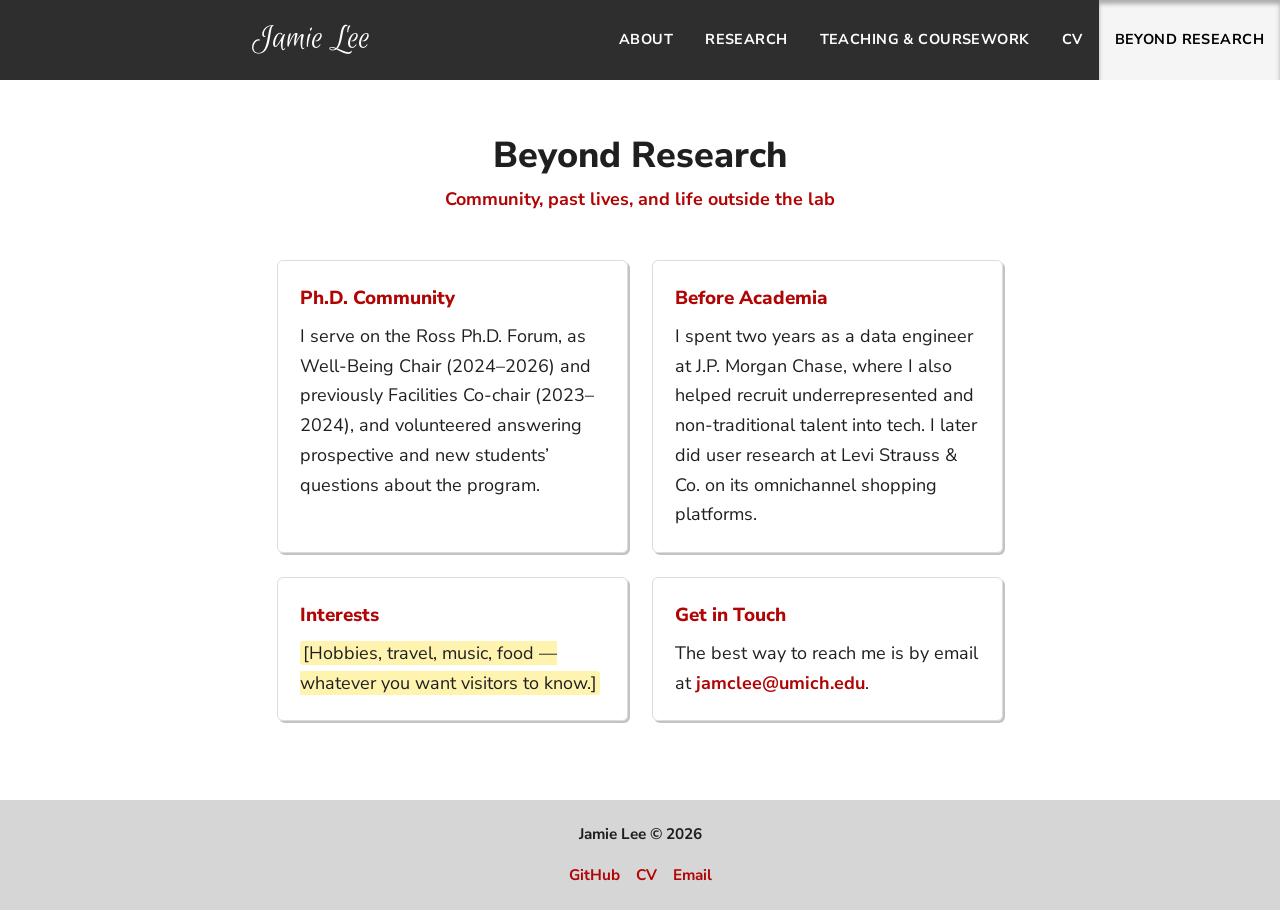
==== beyond.html @ 676078cd "Add files via upload" ====
<!DOCTYPE html>
<html lang="en">
<head>
    <meta charset="UTF-8">
    <meta name="viewport" content="width=device-width, initial-scale=1.0">
    <meta name="description" content="Jamie Lee, PhD student in Marketing. Research on response quality, measurement, and exclusion in consumer research.">
    <title>Beyond Research | Jamie Lee</title>
    <link rel="preconnect" href="https://fonts.googleapis.com">
    <link rel="stylesheet" href="https://fonts.googleapis.com/css2?family=Nunito+Sans:wght@400;700;800&family=Euphoria+Script&display=swap">
    <link rel="stylesheet" href="css/style.css">
</head>
<body>
    <header>
        <div id="skip"><a href="#main_content">Skip to Main Content</a></div>
        <a id="logo" href="index.html">Jamie Lee</a>
        <nav aria-label="Main">
            <div class="nav_links" id="nav_links">
                <a href="index.html">About</a>
                <a href="research.html">Research</a>
                <a href="teaching.html">Teaching &amp; Coursework</a>
                <a href="cv.html">CV</a>
                <a href="beyond.html" class="current" aria-current="page">Beyond Research</a>
            </div>
            <button class="hamburger" aria-label="Open navigation menu" aria-controls="nav_links" aria-expanded="false">
                <span></span><span></span><span></span>
            </button>
        </nav>
    </header>

    <main id="main_content">
        <h1 class="page_title">Beyond Research</h1>
        <p class="page_subtitle">Community, past lives, and life outside the lab</p>

        <div class="cards">
            <div class="card">
                <h3>Ph.D. Community</h3>
                <p>I serve on the Ross Ph.D. Forum, as Well-Being Chair (2024&ndash;2026) and previously Facilities Co-chair (2023&ndash;2024), and volunteered answering prospective and new students&rsquo; questions about the program.</p>
            </div>
            <div class="card">
                <h3>Before Academia</h3>
                <p>I spent two years as a data engineer at J.P. Morgan Chase, where I also helped recruit underrepresented and non-traditional talent into tech. I later did user research at Levi Strauss &amp; Co. on its omnichannel shopping platforms.</p>
            </div>
            <div class="card">
                <h3>Interests</h3>
                <p><span class="todo">[Hobbies, travel, music, food &mdash; whatever you want visitors to know.]</span></p>
            </div>
            <div class="card">
                <h3>Get in Touch</h3>
                <p>The best way to reach me is by email at <a href="mailto:jamclee@umich.edu">jamclee@umich.edu</a>.</p>
            </div>
        </div>
    </main>

    <footer>
        <p><strong>Jamie Lee &copy; <span id="year"></span></strong></p>
        <p><a href="https://github.com/jamclee" target="_blank" rel="noopener">GitHub</a><a href="cv.html">CV</a><a href="mailto:jamclee@umich.edu">Email</a></p>
    </footer>

    <script src="js/hamburger.js"></script>
</body>
</html>
---- css/style.css ----
/* Visual identity carried over from portfolio-2021:
   dark fixed header, script-font logo, crimson accents, light-gray footer. */

:root {
    --header-bg: #2e2e2e;
    --accent: rgb(177, 4, 4);
    --accent-dark: rgb(126, 2, 2);
    --menu-bg: rgb(245, 245, 245);
    --footer-bg: #d6d6d6;
    --text: #1f1f1f;
    --muted: #5a5a5a;
    --rule: #dcdcdc;
    --header-h: 80px;
}

*, *::before, *::after { box-sizing: border-box; }

html { scroll-behavior: smooth; }

body {
    margin: 0;
    font-family: "Nunito Sans", sans-serif;
    font-size: 17px;
    line-height: 1.65;
    color: var(--text);
    padding-top: var(--header-h);
}

h1, h2, h3, p, ul { margin: 0; }

a { color: var(--accent); font-weight: 700; text-decoration: none; }
a:hover { background-color: var(--accent); color: white; }

:focus-visible {
    outline: 3px solid var(--accent-dark);
    outline-offset: 2px;
}

/* ---------- Header & navigation ---------- */

header {
    position: fixed;
    top: 0;
    width: 100%;
    height: var(--header-h);
    background-color: var(--header-bg);
    z-index: 10;
    display: flex;
    align-items: center;
    justify-content: space-between;
}

#skip a {
    position: absolute;
    top: calc(var(--header-h) + 20px);
    left: -300px;
    padding: 7px;
    background-color: var(--accent-dark);
    color: white;
    border-radius: 0 5px 5px 0;
    transition: left 0.6s ease-out;
}
#skip a:focus { left: 0; }

#logo {
    margin-left: 20px;
    font-family: "Euphoria Script", cursive;
    font-size: 2em;
    color: white;
    font-weight: 400;
}
#logo:hover { background: none; }

.nav_links {
    display: none;
    position: absolute;
    top: var(--header-h);
    right: 0;
    width: 100%;
    background-color: var(--menu-bg);
    box-shadow: 0 2px 4px rgba(0, 0, 0, 0.2);
}
.nav_links.fadein {
    display: flex;
    flex-direction: column;
    animation: fadein 0.25s;
}
@keyframes fadein { from { opacity: 0; } to { opacity: 1; } }

.nav_links a {
    padding: 15px 20px;
    text-align: right;
    color: black;
    text-transform: uppercase;
    font-size: 0.9em;
    letter-spacing: 0.03em;
}
.nav_links a.current,
.nav_links a:hover {
    background-color: var(--accent);
    color: white;
    box-shadow: inset 0 4px 4px rgba(0, 0, 0, 0.3);
}

.hamburger {
    padding: 20px;
    cursor: pointer;
    background: transparent;
    border: none;
}
.hamburger.open { background-color: var(--menu-bg); }
.hamburger span {
    display: block;
    width: 36px;
    height: 3px;
    margin: 7px auto;
    background-color: white;
}
.hamburger.open span { background-color: black; }

/* ---------- Main layout ---------- */

main {
    max-width: 880px;
    margin: 0 auto;
    padding: 6vh 6vw 8vh;
    min-height: calc(100vh - var(--header-h) - 100px);
}

.page_title {
    font-size: 2em;
    font-weight: 800;
    text-align: center;
    line-height: 1.2;
}
.page_subtitle {
    text-align: center;
    color: var(--accent);
    font-weight: 700;
    margin: 8px 0 5vh;
}

section + section { margin-top: 6vh; }

h2 {
    font-size: 1.3em;
    font-weight: 800;
    padding-bottom: 6px;
    margin-bottom: 18px;
    border-bottom: 3px solid var(--accent);
    display: inline-block;
}

h3 { font-size: 1.05em; font-weight: 800; }

p + p { margin-top: 1em; }

.muted { color: var(--muted); font-size: 0.92em; }

/* Placeholder text to replace before publishing */
.todo {
    background-color: #fff3b0;
    border-radius: 3px;
    padding: 0 3px;
}

/* ---------- About (home) ---------- */

.welcome {
    margin: -6vh calc(50% - 50vw) 6vh;
    padding: 9vh 6vw;
    background-color: var(--menu-bg);
    box-shadow: inset 0 -6px 8px -6px rgba(0, 0, 0, 0.15);
    text-align: center;
}
.welcome h1 { font-size: 2.4em; font-weight: 800; line-height: 1.1; }
.welcome .tagline {
    margin-top: 10px;
    color: var(--accent);
    font-weight: 700;
}
.welcome .interests {
    max-width: 640px;
    margin: 18px auto 0;
}

.bio {
    display: flex;
    flex-direction: column;
    align-items: center;
    gap: 4vh;
}
.bio img {
    width: 70vw;
    max-width: 260px;
    padding: 2px;
    border: 4px solid black;
    border-radius: 4px;
}

.button_row {
    display: flex;
    flex-wrap: wrap;
    justify-content: center;
    gap: 14px;
    margin-top: 4vh;
}
.button {
    display: inline-block;
    padding: 8px 26px;
    border-radius: 10px;
    background-color: var(--accent);
    color: white;
    text-transform: uppercase;
    box-shadow: 2px 2px rgb(139, 139, 139);
}
.button.secondary {
    background-color: white;
    color: var(--accent);
    border: 2px solid var(--accent);
}
.button:hover { opacity: 0.85; background-color: var(--accent); color: white; }

/* ---------- Entry lists (research, CV, teaching) ---------- */

.entry {
    padding: 18px 0;
    border-bottom: 1px solid var(--rule);
}
.entry:last-child { border-bottom: none; }

.entry_head {
    display: flex;
    flex-wrap: wrap;
    justify-content: space-between;
    gap: 4px 16px;
}
.entry_meta { color: var(--muted); font-size: 0.92em; white-space: nowrap; }

.status {
    display: inline-block;
    margin-top: 4px;
    padding: 1px 10px;
    border-radius: 999px;
    font-size: 0.8em;
    font-weight: 700;
    background-color: #fddcdc;
    color: var(--accent-dark);
}

details { margin-top: 8px; }
summary {
    cursor: pointer;
    color: var(--accent);
    font-weight: 700;
    font-size: 0.92em;
}
details p { margin-top: 8px; }

ul.plain { list-style: none; padding: 0; }
ul.plain li + li { margin-top: 6px; }

/* ---------- Beyond research cards ---------- */

.cards {
    display: grid;
    grid-template-columns: 1fr;
    gap: 24px;
}
.card {
    border: 1px solid var(--rule);
    border-radius: 6px;
    box-shadow: 2px 2px rgba(136, 136, 136, 0.5);
    padding: 22px;
}
.card h3 { color: var(--accent); margin-bottom: 8px; }



/* ---------- Footer ---------- */

footer {
    background-color: var(--footer-bg);
    text-align: center;
    font-size: 0.85em;
    padding: 22px 10px;
}
footer a { margin: 0 8px; }

/* ---------- Breakpoints ---------- */

@media (min-width: 600px) {
    .cards { grid-template-columns: 1fr 1fr; }
}

@media (min-width: 900px) {
    body { font-size: 18px; }

    .hamburger { display: none; }

    .nav_links,
    .nav_links.fadein {
        display: flex;
        flex-direction: row;
        position: static;
        width: auto;
        height: var(--header-h);
        background: transparent;
        box-shadow: none;
        animation: none;
    }
    .nav_links a {
        display: flex;
        align-items: center;
        padding: 0 16px;
        color: white;
        font-size: 0.8em;
    }
    .nav_links a.current,
    .nav_links a:hover {
        background-color: var(--menu-bg);
        color: black;
    }

    .bio {
        flex-direction: row;
        align-items: flex-start;
        gap: 5vw;
    }
    .bio img { flex: 0 0 240px; }
}

@media (prefers-reduced-motion: reduce) {
    html { scroll-behavior: auto; }
    .nav_links.fadein { animation: none; }
    #skip a { transition: none; }
}

/* ---------- Teaching extras ---------- */

blockquote {
    margin: 10px 0 0;
    padding: 4px 0 4px 16px;
    border-left: 3px solid #fddcdc;
    font-style: italic;
}

.two_col {
    display: grid;
    grid-template-columns: 1fr;
    gap: 24px;
}
.two_col h3 { margin-bottom: 8px; }

@media (min-width: 760px) {
    .two_col { grid-template-columns: 1fr 1fr; }
}
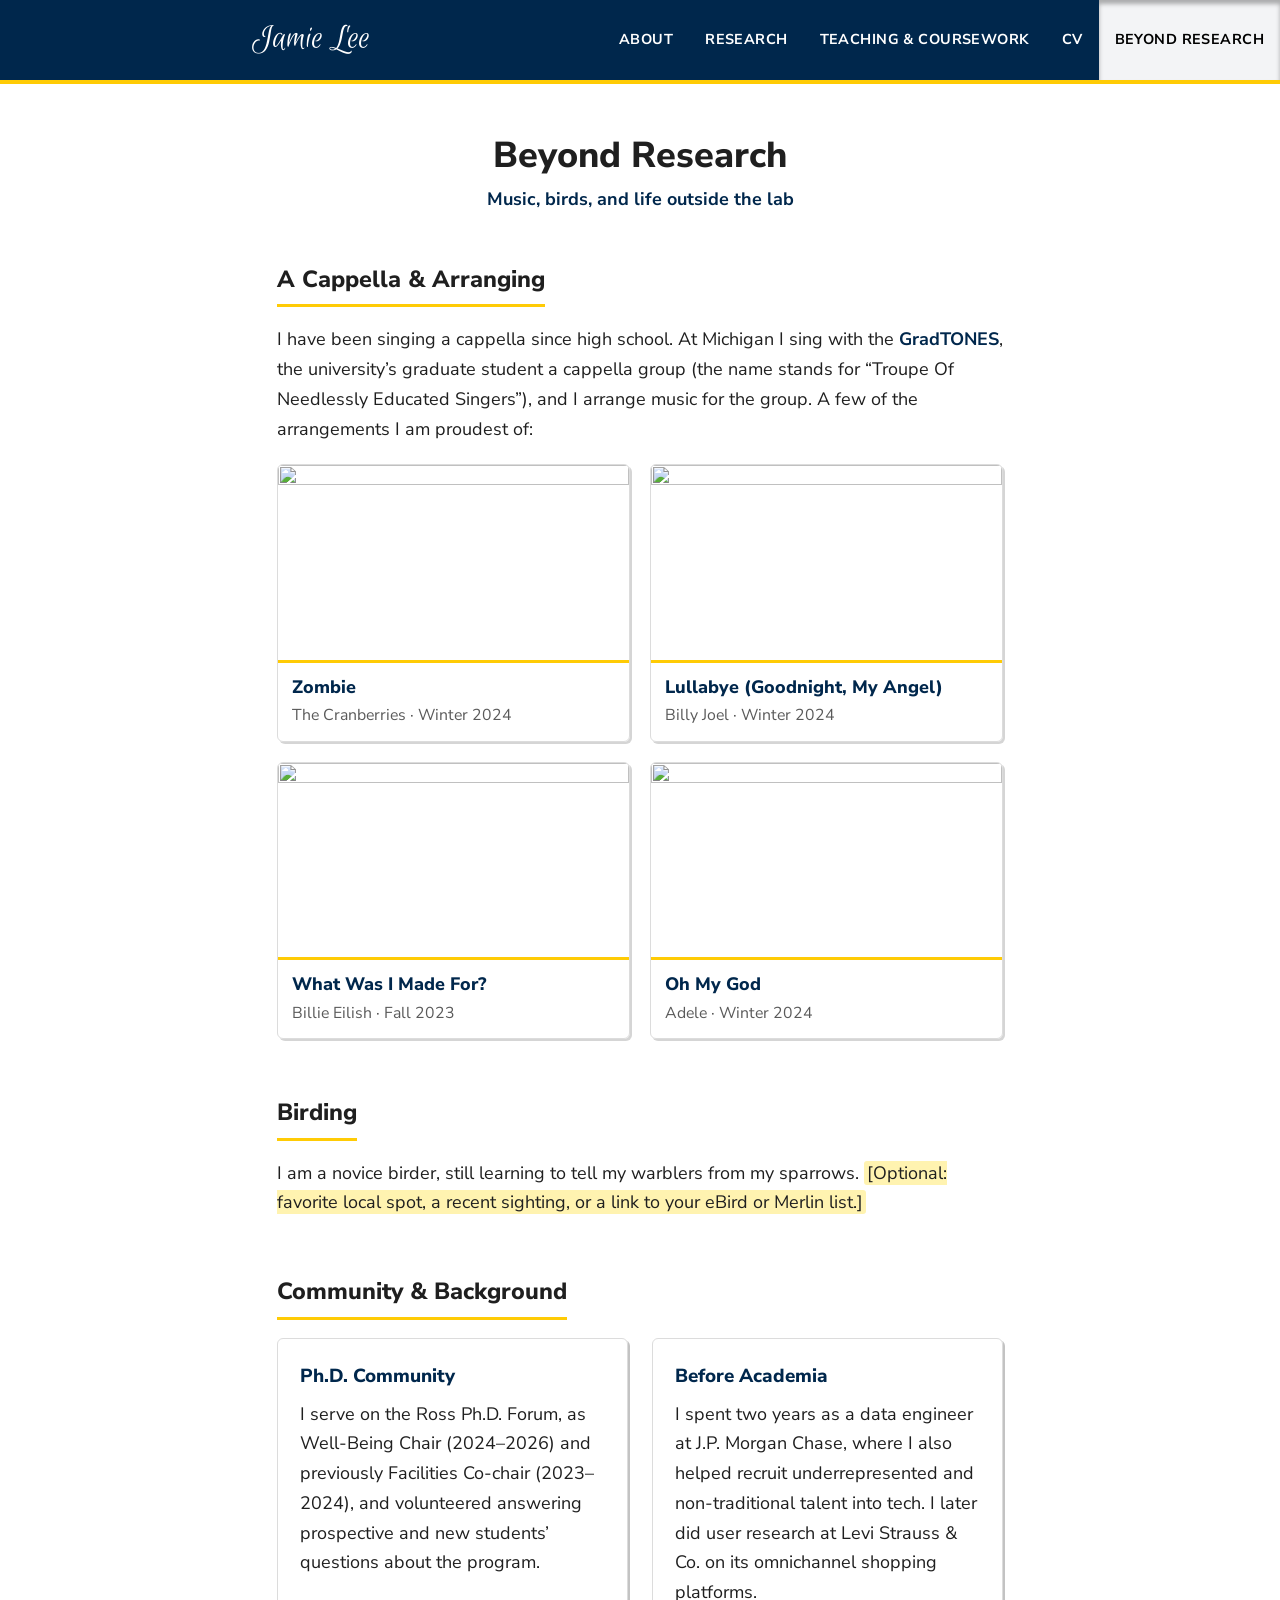
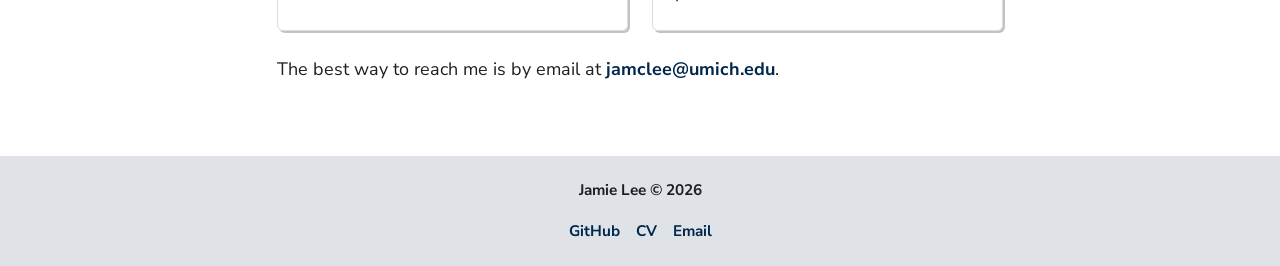
==== commit 0e2250eb: "Add files via upload" ====
--- a/beyond.html
+++ b/beyond.html
@@ -1,61 +1,92 @@
-<!DOCTYPE html>
-<html lang="en">
-<head>
-    <meta charset="UTF-8">
-    <meta name="viewport" content="width=device-width, initial-scale=1.0">
-    <meta name="description" content="Jamie Lee, PhD student in Marketing. Research on response quality, measurement, and exclusion in consumer research.">
-    <title>Beyond Research | Jamie Lee</title>
-    <link rel="preconnect" href="https://fonts.googleapis.com">
-    <link rel="stylesheet" href="https://fonts.googleapis.com/css2?family=Nunito+Sans:wght@400;700;800&family=Euphoria+Script&display=swap">
-    <link rel="stylesheet" href="css/style.css">
-</head>
-<body>
-    <header>
-        <div id="skip"><a href="#main_content">Skip to Main Content</a></div>
-        <a id="logo" href="index.html">Jamie Lee</a>
-        <nav aria-label="Main">
-            <div class="nav_links" id="nav_links">
-                <a href="index.html">About</a>
-                <a href="research.html">Research</a>
-                <a href="teaching.html">Teaching &amp; Coursework</a>
-                <a href="cv.html">CV</a>
-                <a href="beyond.html" class="current" aria-current="page">Beyond Research</a>
-            </div>
-            <button class="hamburger" aria-label="Open navigation menu" aria-controls="nav_links" aria-expanded="false">
-                <span></span><span></span><span></span>
-            </button>
-        </nav>
-    </header>
-
-    <main id="main_content">
-        <h1 class="page_title">Beyond Research</h1>
-        <p class="page_subtitle">Community, past lives, and life outside the lab</p>
-
-        <div class="cards">
-            <div class="card">
-                <h3>Ph.D. Community</h3>
-                <p>I serve on the Ross Ph.D. Forum, as Well-Being Chair (2024&ndash;2026) and previously Facilities Co-chair (2023&ndash;2024), and volunteered answering prospective and new students&rsquo; questions about the program.</p>
-            </div>
-            <div class="card">
-                <h3>Before Academia</h3>
-                <p>I spent two years as a data engineer at J.P. Morgan Chase, where I also helped recruit underrepresented and non-traditional talent into tech. I later did user research at Levi Strauss &amp; Co. on its omnichannel shopping platforms.</p>
-            </div>
-            <div class="card">
-                <h3>Interests</h3>
-                <p><span class="todo">[Hobbies, travel, music, food &mdash; whatever you want visitors to know.]</span></p>
-            </div>
-            <div class="card">
-                <h3>Get in Touch</h3>
-                <p>The best way to reach me is by email at <a href="mailto:jamclee@umich.edu">jamclee@umich.edu</a>.</p>
-            </div>
-        </div>
-    </main>
-
-    <footer>
-        <p><strong>Jamie Lee &copy; <span id="year"></span></strong></p>
-        <p><a href="https://github.com/jamclee" target="_blank" rel="noopener">GitHub</a><a href="cv.html">CV</a><a href="mailto:jamclee@umich.edu">Email</a></p>
-    </footer>
-
-    <script src="js/hamburger.js"></script>
-</body>
-</html>
+<!DOCTYPE html>
+<html lang="en">
+<head>
+    <meta charset="UTF-8">
+    <meta name="viewport" content="width=device-width, initial-scale=1.0">
+    <!-- Keeps search engines from listing the site. Delete this line when you are ready to be found. -->
+    <meta name="robots" content="noindex, nofollow">
+    <meta name="description" content="Jamie Lee, PhD student in Marketing. Research on response quality, measurement, and exclusion in consumer research.">
+    <title>Beyond Research | Jamie Lee</title>
+    <link rel="preconnect" href="https://fonts.googleapis.com">
+    <link rel="stylesheet" href="https://fonts.googleapis.com/css2?family=Nunito+Sans:wght@400;700;800&family=Euphoria+Script&display=swap">
+    <link rel="stylesheet" href="css/style.css">
+</head>
+<body>
+    <header>
+        <div id="skip"><a href="#main_content">Skip to Main Content</a></div>
+        <a id="logo" href="index.html">Jamie Lee</a>
+        <nav aria-label="Main">
+            <div class="nav_links" id="nav_links">
+                <a href="index.html">About</a>
+                <a href="research.html">Research</a>
+                <a href="teaching.html">Teaching &amp; Coursework</a>
+                <a href="cv.html">CV</a>
+                <a href="beyond.html" class="current" aria-current="page">Beyond Research</a>
+            </div>
+            <button class="hamburger" aria-label="Open navigation menu" aria-controls="nav_links" aria-expanded="false">
+                <span></span><span></span><span></span>
+            </button>
+        </nav>
+    </header>
+
+    <main id="main_content">
+        <h1 class="page_title">Beyond Research</h1>
+        <p class="page_subtitle">Music, birds, and life outside the lab</p>
+
+        <section>
+            <h2>A Cappella &amp; Arranging</h2>
+            <p>I have been singing a cappella since high school. At Michigan I sing with the <a href="https://www.youtube.com/@gradtonesmichigan" target="_blank" rel="noopener">GradTONES</a>, the university&rsquo;s graduate student a cappella group (the name stands for &ldquo;Troupe Of Needlessly Educated Singers&rdquo;), and I arrange music for the group. A few of the arrangements I am proudest of:</p>
+
+            <div class="videos">
+                <a class="video" href="https://www.youtube.com/watch?v=D8f3nqgF3us" target="_blank" rel="noopener">
+                    <img src="https://i.ytimg.com/vi/D8f3nqgF3us/hqdefault.jpg" alt="" loading="lazy">
+                    <span class="video_title">Zombie</span>
+                    <span class="video_meta">The Cranberries &middot; Winter 2024</span>
+                </a>
+                <a class="video" href="https://www.youtube.com/watch?v=Bmfpf87hnbM" target="_blank" rel="noopener">
+                    <img src="https://i.ytimg.com/vi/Bmfpf87hnbM/hqdefault.jpg" alt="" loading="lazy">
+                    <span class="video_title">Lullabye (Goodnight, My Angel)</span>
+                    <span class="video_meta">Billy Joel &middot; Winter 2024</span>
+                </a>
+                <a class="video" href="https://www.youtube.com/watch?v=hxOE0HPSaA4" target="_blank" rel="noopener">
+                    <img src="https://i.ytimg.com/vi/hxOE0HPSaA4/hqdefault.jpg" alt="" loading="lazy">
+                    <span class="video_title">What Was I Made For?</span>
+                    <span class="video_meta">Billie Eilish &middot; Fall 2023</span>
+                </a>
+                <a class="video" href="https://www.youtube.com/watch?v=03vRuJ_nh2Y" target="_blank" rel="noopener">
+                    <img src="https://i.ytimg.com/vi/03vRuJ_nh2Y/hqdefault.jpg" alt="" loading="lazy">
+                    <span class="video_title">Oh My God</span>
+                    <span class="video_meta">Adele &middot; Winter 2024</span>
+                </a>
+            </div>
+        </section>
+
+        <section>
+            <h2>Birding</h2>
+            <p>I am a novice birder, still learning to tell my warblers from my sparrows. <span class="todo">[Optional: favorite local spot, a recent sighting, or a link to your eBird or Merlin list.]</span></p>
+        </section>
+
+        <section>
+            <h2>Community &amp; Background</h2>
+            <div class="cards">
+                <div class="card">
+                    <h3>Ph.D. Community</h3>
+                    <p>I serve on the Ross Ph.D. Forum, as Well-Being Chair (2024&ndash;2026) and previously Facilities Co-chair (2023&ndash;2024), and volunteered answering prospective and new students&rsquo; questions about the program.</p>
+                </div>
+                <div class="card">
+                    <h3>Before Academia</h3>
+                    <p>I spent two years as a data engineer at J.P. Morgan Chase, where I also helped recruit underrepresented and non-traditional talent into tech. I later did user research at Levi Strauss &amp; Co. on its omnichannel shopping platforms.</p>
+                </div>
+            </div>
+            <p style="margin-top:24px">The best way to reach me is by email at <a href="mailto:jamclee@umich.edu">jamclee@umich.edu</a>.</p>
+        </section>
+    </main>
+
+    <footer>
+        <p><strong>Jamie Lee &copy; <span id="year"></span></strong></p>
+        <p><a href="https://github.com/jamclee" target="_blank" rel="noopener">GitHub</a><a href="cv.html">CV</a><a href="mailto:jamclee@umich.edu">Email</a></p>
+    </footer>
+
+    <script src="js/hamburger.js"></script>
+</body>
+</html>
--- a/css/style.css
+++ b/css/style.css
@@ -1,357 +1,392 @@
-/* Visual identity carried over from portfolio-2021:
-   dark fixed header, script-font logo, crimson accents, light-gray footer. */
-
-:root {
-    --header-bg: #2e2e2e;
-    --accent: rgb(177, 4, 4);
-    --accent-dark: rgb(126, 2, 2);
-    --menu-bg: rgb(245, 245, 245);
-    --footer-bg: #d6d6d6;
-    --text: #1f1f1f;
-    --muted: #5a5a5a;
-    --rule: #dcdcdc;
-    --header-h: 80px;
-}
-
-*, *::before, *::after { box-sizing: border-box; }
-
-html { scroll-behavior: smooth; }
-
-body {
-    margin: 0;
-    font-family: "Nunito Sans", sans-serif;
-    font-size: 17px;
-    line-height: 1.65;
-    color: var(--text);
-    padding-top: var(--header-h);
-}
-
-h1, h2, h3, p, ul { margin: 0; }
-
-a { color: var(--accent); font-weight: 700; text-decoration: none; }
-a:hover { background-color: var(--accent); color: white; }
-
-:focus-visible {
-    outline: 3px solid var(--accent-dark);
-    outline-offset: 2px;
-}
-
-/* ---------- Header & navigation ---------- */
-
-header {
-    position: fixed;
-    top: 0;
-    width: 100%;
-    height: var(--header-h);
-    background-color: var(--header-bg);
-    z-index: 10;
-    display: flex;
-    align-items: center;
-    justify-content: space-between;
-}
-
-#skip a {
-    position: absolute;
-    top: calc(var(--header-h) + 20px);
-    left: -300px;
-    padding: 7px;
-    background-color: var(--accent-dark);
-    color: white;
-    border-radius: 0 5px 5px 0;
-    transition: left 0.6s ease-out;
-}
-#skip a:focus { left: 0; }
-
-#logo {
-    margin-left: 20px;
-    font-family: "Euphoria Script", cursive;
-    font-size: 2em;
-    color: white;
-    font-weight: 400;
-}
-#logo:hover { background: none; }
-
-.nav_links {
-    display: none;
-    position: absolute;
-    top: var(--header-h);
-    right: 0;
-    width: 100%;
-    background-color: var(--menu-bg);
-    box-shadow: 0 2px 4px rgba(0, 0, 0, 0.2);
-}
-.nav_links.fadein {
-    display: flex;
-    flex-direction: column;
-    animation: fadein 0.25s;
-}
-@keyframes fadein { from { opacity: 0; } to { opacity: 1; } }
-
-.nav_links a {
-    padding: 15px 20px;
-    text-align: right;
-    color: black;
-    text-transform: uppercase;
-    font-size: 0.9em;
-    letter-spacing: 0.03em;
-}
-.nav_links a.current,
-.nav_links a:hover {
-    background-color: var(--accent);
-    color: white;
-    box-shadow: inset 0 4px 4px rgba(0, 0, 0, 0.3);
-}
-
-.hamburger {
-    padding: 20px;
-    cursor: pointer;
-    background: transparent;
-    border: none;
-}
-.hamburger.open { background-color: var(--menu-bg); }
-.hamburger span {
-    display: block;
-    width: 36px;
-    height: 3px;
-    margin: 7px auto;
-    background-color: white;
-}
-.hamburger.open span { background-color: black; }
-
-/* ---------- Main layout ---------- */
-
-main {
-    max-width: 880px;
-    margin: 0 auto;
-    padding: 6vh 6vw 8vh;
-    min-height: calc(100vh - var(--header-h) - 100px);
-}
-
-.page_title {
-    font-size: 2em;
-    font-weight: 800;
-    text-align: center;
-    line-height: 1.2;
-}
-.page_subtitle {
-    text-align: center;
-    color: var(--accent);
-    font-weight: 700;
-    margin: 8px 0 5vh;
-}
-
-section + section { margin-top: 6vh; }
-
-h2 {
-    font-size: 1.3em;
-    font-weight: 800;
-    padding-bottom: 6px;
-    margin-bottom: 18px;
-    border-bottom: 3px solid var(--accent);
-    display: inline-block;
-}
-
-h3 { font-size: 1.05em; font-weight: 800; }
-
-p + p { margin-top: 1em; }
-
-.muted { color: var(--muted); font-size: 0.92em; }
-
-/* Placeholder text to replace before publishing */
-.todo {
-    background-color: #fff3b0;
-    border-radius: 3px;
-    padding: 0 3px;
-}
-
-/* ---------- About (home) ---------- */
-
-.welcome {
-    margin: -6vh calc(50% - 50vw) 6vh;
-    padding: 9vh 6vw;
-    background-color: var(--menu-bg);
-    box-shadow: inset 0 -6px 8px -6px rgba(0, 0, 0, 0.15);
-    text-align: center;
-}
-.welcome h1 { font-size: 2.4em; font-weight: 800; line-height: 1.1; }
-.welcome .tagline {
-    margin-top: 10px;
-    color: var(--accent);
-    font-weight: 700;
-}
-.welcome .interests {
-    max-width: 640px;
-    margin: 18px auto 0;
-}
-
-.bio {
-    display: flex;
-    flex-direction: column;
-    align-items: center;
-    gap: 4vh;
-}
-.bio img {
-    width: 70vw;
-    max-width: 260px;
-    padding: 2px;
-    border: 4px solid black;
-    border-radius: 4px;
-}
-
-.button_row {
-    display: flex;
-    flex-wrap: wrap;
-    justify-content: center;
-    gap: 14px;
-    margin-top: 4vh;
-}
-.button {
-    display: inline-block;
-    padding: 8px 26px;
-    border-radius: 10px;
-    background-color: var(--accent);
-    color: white;
-    text-transform: uppercase;
-    box-shadow: 2px 2px rgb(139, 139, 139);
-}
-.button.secondary {
-    background-color: white;
-    color: var(--accent);
-    border: 2px solid var(--accent);
-}
-.button:hover { opacity: 0.85; background-color: var(--accent); color: white; }
-
-/* ---------- Entry lists (research, CV, teaching) ---------- */
-
-.entry {
-    padding: 18px 0;
-    border-bottom: 1px solid var(--rule);
-}
-.entry:last-child { border-bottom: none; }
-
-.entry_head {
-    display: flex;
-    flex-wrap: wrap;
-    justify-content: space-between;
-    gap: 4px 16px;
-}
-.entry_meta { color: var(--muted); font-size: 0.92em; white-space: nowrap; }
-
-.status {
-    display: inline-block;
-    margin-top: 4px;
-    padding: 1px 10px;
-    border-radius: 999px;
-    font-size: 0.8em;
-    font-weight: 700;
-    background-color: #fddcdc;
-    color: var(--accent-dark);
-}
-
-details { margin-top: 8px; }
-summary {
-    cursor: pointer;
-    color: var(--accent);
-    font-weight: 700;
-    font-size: 0.92em;
-}
-details p { margin-top: 8px; }
-
-ul.plain { list-style: none; padding: 0; }
-ul.plain li + li { margin-top: 6px; }
-
-/* ---------- Beyond research cards ---------- */
-
-.cards {
-    display: grid;
-    grid-template-columns: 1fr;
-    gap: 24px;
-}
-.card {
-    border: 1px solid var(--rule);
-    border-radius: 6px;
-    box-shadow: 2px 2px rgba(136, 136, 136, 0.5);
-    padding: 22px;
-}
-.card h3 { color: var(--accent); margin-bottom: 8px; }
-
-
-
-/* ---------- Footer ---------- */
-
-footer {
-    background-color: var(--footer-bg);
-    text-align: center;
-    font-size: 0.85em;
-    padding: 22px 10px;
-}
-footer a { margin: 0 8px; }
-
-/* ---------- Breakpoints ---------- */
-
-@media (min-width: 600px) {
-    .cards { grid-template-columns: 1fr 1fr; }
-}
-
-@media (min-width: 900px) {
-    body { font-size: 18px; }
-
-    .hamburger { display: none; }
-
-    .nav_links,
-    .nav_links.fadein {
-        display: flex;
-        flex-direction: row;
-        position: static;
-        width: auto;
-        height: var(--header-h);
-        background: transparent;
-        box-shadow: none;
-        animation: none;
-    }
-    .nav_links a {
-        display: flex;
-        align-items: center;
-        padding: 0 16px;
-        color: white;
-        font-size: 0.8em;
-    }
-    .nav_links a.current,
-    .nav_links a:hover {
-        background-color: var(--menu-bg);
-        color: black;
-    }
-
-    .bio {
-        flex-direction: row;
-        align-items: flex-start;
-        gap: 5vw;
-    }
-    .bio img { flex: 0 0 240px; }
-}
-
-@media (prefers-reduced-motion: reduce) {
-    html { scroll-behavior: auto; }
-    .nav_links.fadein { animation: none; }
-    #skip a { transition: none; }
-}
-
-/* ---------- Teaching extras ---------- */
-
-blockquote {
-    margin: 10px 0 0;
-    padding: 4px 0 4px 16px;
-    border-left: 3px solid #fddcdc;
-    font-style: italic;
-}
-
-.two_col {
-    display: grid;
-    grid-template-columns: 1fr;
-    gap: 24px;
-}
-.two_col h3 { margin-bottom: 8px; }
-
-@media (min-width: 760px) {
-    .two_col { grid-template-columns: 1fr 1fr; }
-}
+/* Layout carried over from portfolio-2021; colors are a muted Michigan palette:
+   navy (Michigan Blue) header and accents, grays, and a thin maize stripe. */
+
+:root {
+    --header-bg: #00274c;   /* Michigan Blue */
+    --accent: #00274c;
+    --accent-dark: #001a33;
+    --maize: #ffcb05;       /* used only as thin accent lines */
+    --tint: #e8edf3;        /* light gray-blue for tags and quotes */
+    --menu-bg: #f3f4f6;
+    --footer-bg: #dfe2e6;
+    --text: #1f1f1f;
+    --muted: #5a5a5a;
+    --rule: #dcdcdc;
+    --header-h: 80px;
+}
+
+*, *::before, *::after { box-sizing: border-box; }
+
+html { scroll-behavior: smooth; }
+
+body {
+    margin: 0;
+    font-family: "Nunito Sans", sans-serif;
+    font-size: 17px;
+    line-height: 1.65;
+    color: var(--text);
+    padding-top: var(--header-h);
+}
+
+h1, h2, h3, p, ul { margin: 0; }
+
+a { color: var(--accent); font-weight: 700; text-decoration: none; }
+a:hover { background-color: var(--accent); color: white; }
+
+:focus-visible {
+    outline: 3px solid var(--accent-dark);
+    outline-offset: 2px;
+}
+
+/* ---------- Header & navigation ---------- */
+
+header {
+    position: fixed;
+    top: 0;
+    width: 100%;
+    height: var(--header-h);
+    background-color: var(--header-bg);
+    z-index: 10;
+    box-shadow: 0 4px 0 var(--maize);
+    display: flex;
+    align-items: center;
+    justify-content: space-between;
+}
+
+#skip a {
+    position: absolute;
+    top: calc(var(--header-h) + 20px);
+    left: -300px;
+    padding: 7px;
+    background-color: var(--accent-dark);
+    color: white;
+    border-radius: 0 5px 5px 0;
+    transition: left 0.6s ease-out;
+}
+#skip a:focus { left: 0; }
+
+#logo {
+    margin-left: 20px;
+    font-family: "Euphoria Script", cursive;
+    font-size: 2em;
+    color: white;
+    font-weight: 400;
+}
+#logo:hover { background: none; }
+
+.nav_links {
+    display: none;
+    position: absolute;
+    top: var(--header-h);
+    right: 0;
+    width: 100%;
+    background-color: var(--menu-bg);
+    box-shadow: 0 2px 4px rgba(0, 0, 0, 0.2);
+}
+.nav_links.fadein {
+    display: flex;
+    flex-direction: column;
+    animation: fadein 0.25s;
+}
+@keyframes fadein { from { opacity: 0; } to { opacity: 1; } }
+
+.nav_links a {
+    padding: 15px 20px;
+    text-align: right;
+    color: black;
+    text-transform: uppercase;
+    font-size: 0.9em;
+    letter-spacing: 0.03em;
+}
+.nav_links a.current,
+.nav_links a:hover {
+    background-color: var(--accent);
+    color: white;
+    box-shadow: inset 0 4px 4px rgba(0, 0, 0, 0.3);
+}
+
+.hamburger {
+    padding: 20px;
+    cursor: pointer;
+    background: transparent;
+    border: none;
+}
+.hamburger.open { background-color: var(--menu-bg); }
+.hamburger span {
+    display: block;
+    width: 36px;
+    height: 3px;
+    margin: 7px auto;
+    background-color: white;
+}
+.hamburger.open span { background-color: black; }
+
+/* ---------- Main layout ---------- */
+
+main {
+    max-width: 880px;
+    margin: 0 auto;
+    padding: 6vh 6vw 8vh;
+    min-height: calc(100vh - var(--header-h) - 100px);
+}
+
+.page_title {
+    font-size: 2em;
+    font-weight: 800;
+    text-align: center;
+    line-height: 1.2;
+}
+.page_subtitle {
+    text-align: center;
+    color: var(--accent);
+    font-weight: 700;
+    margin: 8px 0 5vh;
+}
+
+section + section { margin-top: 6vh; }
+
+h2 {
+    font-size: 1.3em;
+    font-weight: 800;
+    padding-bottom: 6px;
+    margin-bottom: 18px;
+    border-bottom: 3px solid var(--maize);
+    display: inline-block;
+}
+
+h3 { font-size: 1.05em; font-weight: 800; }
+
+p + p { margin-top: 1em; }
+
+.muted { color: var(--muted); font-size: 0.92em; }
+
+/* Placeholder text to replace before publishing */
+.todo {
+    background-color: #fff3b0;
+    border-radius: 3px;
+    padding: 0 3px;
+}
+
+/* ---------- About (home) ---------- */
+
+.welcome {
+    margin: -6vh calc(50% - 50vw) 6vh;
+    padding: 9vh 6vw;
+    background-color: var(--menu-bg);
+    box-shadow: inset 0 -6px 8px -6px rgba(0, 0, 0, 0.15);
+    text-align: center;
+}
+.welcome h1 { font-size: 2.4em; font-weight: 800; line-height: 1.1; }
+.welcome .tagline {
+    margin-top: 10px;
+    color: var(--accent);
+    font-weight: 700;
+}
+.welcome .interests {
+    max-width: 640px;
+    margin: 18px auto 0;
+}
+
+.bio {
+    display: flex;
+    flex-direction: column;
+    align-items: center;
+    gap: 4vh;
+}
+.bio img {
+    width: 70vw;
+    max-width: 260px;
+    padding: 2px;
+    border: 4px solid black;
+    border-radius: 4px;
+}
+
+.button_row {
+    display: flex;
+    flex-wrap: wrap;
+    justify-content: center;
+    gap: 14px;
+    margin-top: 4vh;
+}
+.button {
+    display: inline-block;
+    padding: 8px 26px;
+    border-radius: 10px;
+    background-color: var(--accent);
+    color: white;
+    text-transform: uppercase;
+    box-shadow: 2px 2px rgb(139, 139, 139);
+}
+.button.secondary {
+    background-color: white;
+    color: var(--accent);
+    border: 2px solid var(--accent);
+}
+.button:hover { opacity: 0.85; background-color: var(--accent); color: white; }
+
+/* ---------- Entry lists (research, CV, teaching) ---------- */
+
+.entry {
+    padding: 18px 0;
+    border-bottom: 1px solid var(--rule);
+}
+.entry:last-child { border-bottom: none; }
+
+.entry_head {
+    display: flex;
+    flex-wrap: wrap;
+    justify-content: space-between;
+    gap: 4px 16px;
+}
+.entry_meta { color: var(--muted); font-size: 0.92em; white-space: nowrap; }
+
+.status {
+    display: inline-block;
+    margin-top: 4px;
+    padding: 1px 10px;
+    border-radius: 999px;
+    font-size: 0.8em;
+    font-weight: 700;
+    background-color: var(--tint);
+    color: var(--accent-dark);
+}
+
+details { margin-top: 8px; }
+summary {
+    cursor: pointer;
+    color: var(--accent);
+    font-weight: 700;
+    font-size: 0.92em;
+}
+details p { margin-top: 8px; }
+
+ul.plain { list-style: none; padding: 0; }
+ul.plain li + li { margin-top: 6px; }
+
+/* ---------- Beyond research cards ---------- */
+
+.cards {
+    display: grid;
+    grid-template-columns: 1fr;
+    gap: 24px;
+}
+.card {
+    border: 1px solid var(--rule);
+    border-radius: 6px;
+    box-shadow: 2px 2px rgba(136, 136, 136, 0.5);
+    padding: 22px;
+}
+.card h3 { color: var(--accent); margin-bottom: 8px; }
+
+
+
+/* ---------- Footer ---------- */
+
+footer {
+    background-color: var(--footer-bg);
+    text-align: center;
+    font-size: 0.85em;
+    padding: 22px 10px;
+}
+footer a { margin: 0 8px; }
+
+/* ---------- Breakpoints ---------- */
+
+@media (min-width: 600px) {
+    .cards { grid-template-columns: 1fr 1fr; }
+}
+
+@media (min-width: 900px) {
+    body { font-size: 18px; }
+
+    .hamburger { display: none; }
+
+    .nav_links,
+    .nav_links.fadein {
+        display: flex;
+        flex-direction: row;
+        position: static;
+        width: auto;
+        height: var(--header-h);
+        background: transparent;
+        box-shadow: none;
+        animation: none;
+    }
+    .nav_links a {
+        display: flex;
+        align-items: center;
+        padding: 0 16px;
+        color: white;
+        font-size: 0.8em;
+    }
+    .nav_links a.current,
+    .nav_links a:hover {
+        background-color: var(--menu-bg);
+        color: black;
+    }
+
+    .bio {
+        flex-direction: row;
+        align-items: flex-start;
+        gap: 5vw;
+    }
+    .bio img { flex: 0 0 240px; }
+}
+
+@media (prefers-reduced-motion: reduce) {
+    html { scroll-behavior: auto; }
+    .nav_links.fadein { animation: none; }
+    #skip a { transition: none; }
+}
+
+/* ---------- Teaching extras ---------- */
+
+blockquote {
+    margin: 10px 0 0;
+    padding: 4px 0 4px 16px;
+    border-left: 3px solid var(--maize);
+    font-style: italic;
+}
+
+.two_col {
+    display: grid;
+    grid-template-columns: 1fr;
+    gap: 24px;
+}
+.two_col h3 { margin-bottom: 8px; }
+
+@media (min-width: 760px) {
+    .two_col { grid-template-columns: 1fr 1fr; }
+}
+
+/* ---------- Beyond Research: video links ---------- */
+
+.videos {
+    display: grid;
+    grid-template-columns: 1fr;
+    gap: 20px;
+    margin-top: 20px;
+}
+.video {
+    display: block;
+    font-weight: 400;
+    color: var(--text);
+    border: 1px solid var(--rule);
+    border-radius: 6px;
+    overflow: hidden;
+    box-shadow: 2px 2px rgba(136, 136, 136, 0.35);
+}
+.video:hover { background-color: var(--tint); color: var(--text); }
+.video img {
+    display: block;
+    width: 100%;
+    aspect-ratio: 16 / 9;
+    object-fit: cover;
+    border-bottom: 3px solid var(--maize);
+}
+.video_title { display: block; padding: 10px 14px 0; font-weight: 800; color: var(--accent); }
+.video_meta { display: block; padding: 0 14px 12px; color: var(--muted); font-size: 0.88em; }
+
+@media (min-width: 600px) {
+    .videos { grid-template-columns: 1fr 1fr; }
+}
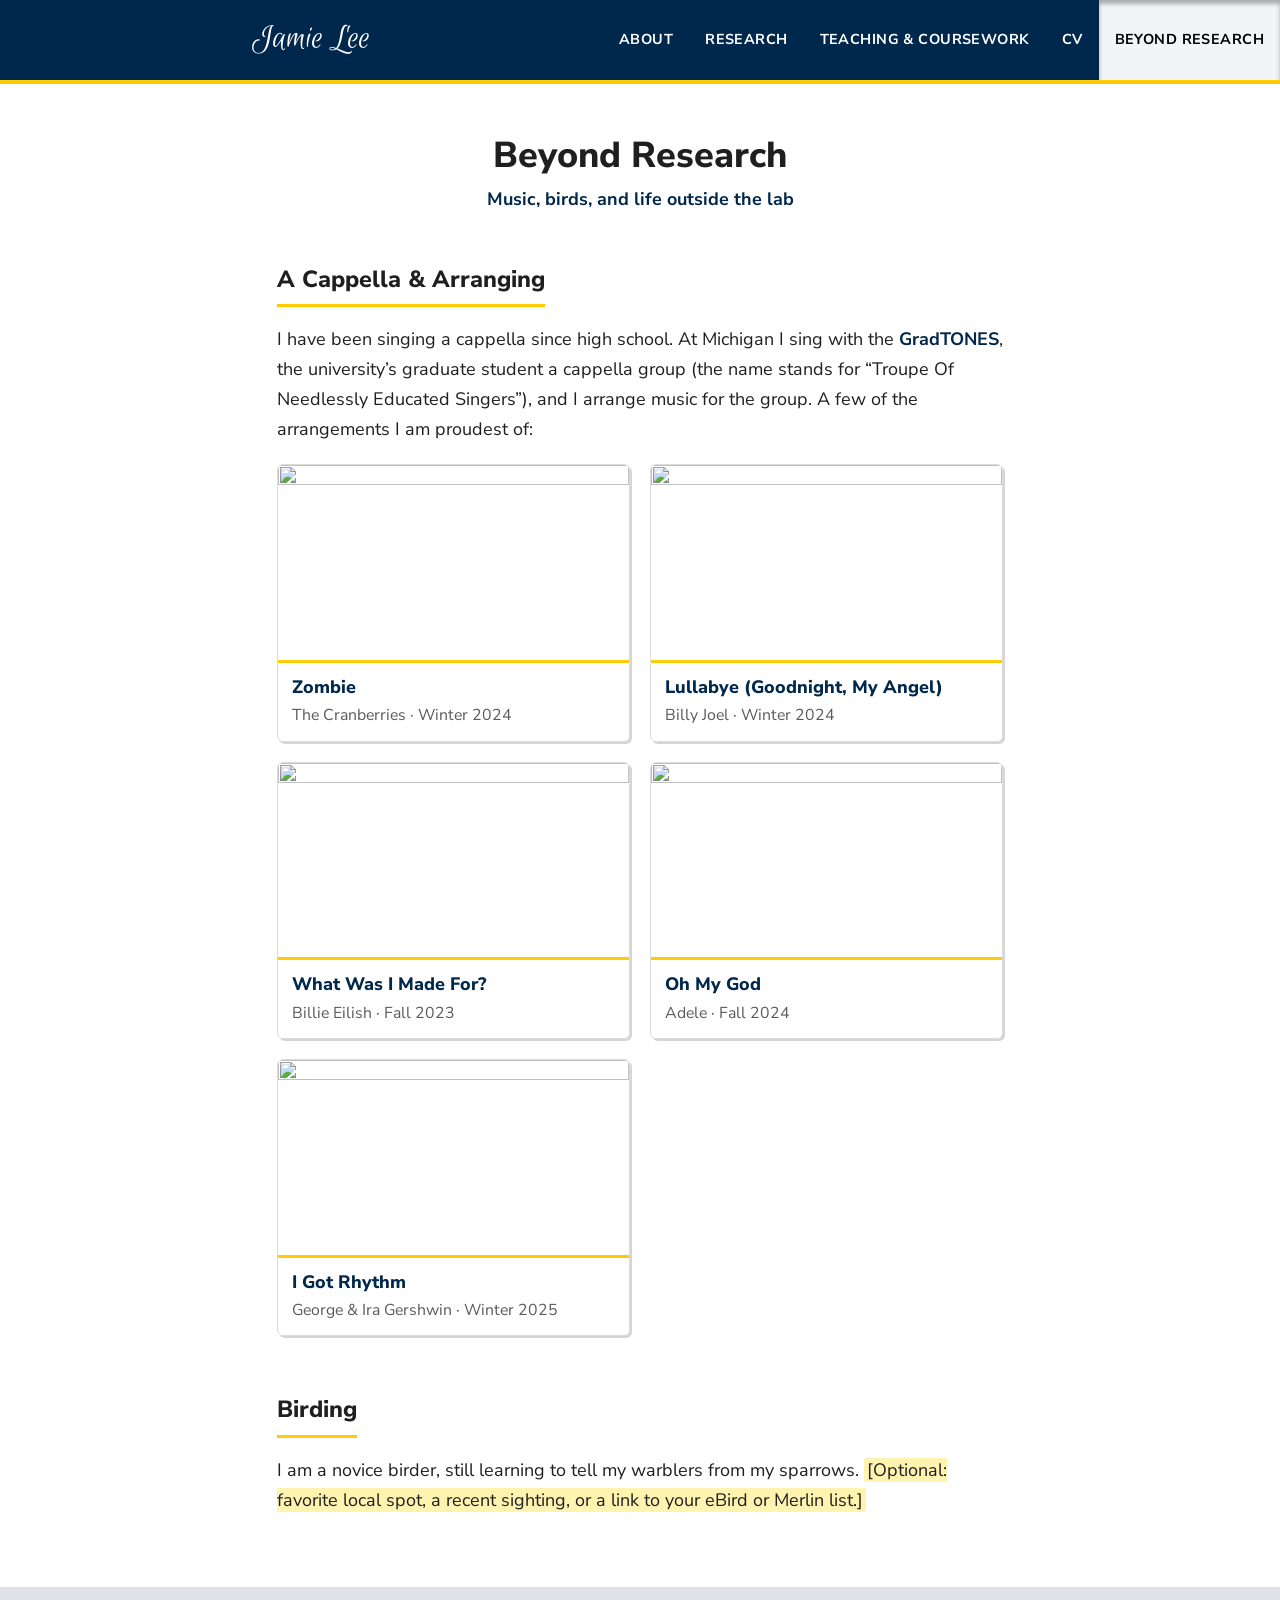
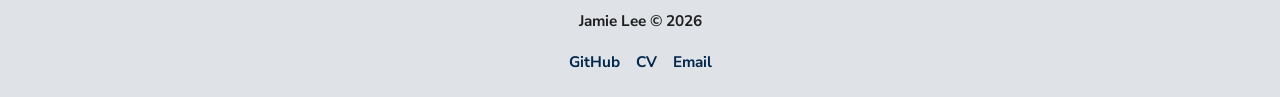
==== commit 548cf22c: "Add files via upload" ====
--- a/beyond.html
+++ b/beyond.html
@@ -9,7 +9,7 @@
     <title>Beyond Research | Jamie Lee</title>
     <link rel="preconnect" href="https://fonts.googleapis.com">
     <link rel="stylesheet" href="https://fonts.googleapis.com/css2?family=Nunito+Sans:wght@400;700;800&family=Euphoria+Script&display=swap">
-    <link rel="stylesheet" href="css/style.css">
+    <link rel="stylesheet" href="css/style.css?v=3">
 </head>
 <body>
     <header>
@@ -53,10 +53,15 @@
                     <span class="video_title">What Was I Made For?</span>
                     <span class="video_meta">Billie Eilish &middot; Fall 2023</span>
                 </a>
-                <a class="video" href="https://www.youtube.com/watch?v=03vRuJ_nh2Y" target="_blank" rel="noopener">
-                    <img src="https://i.ytimg.com/vi/03vRuJ_nh2Y/hqdefault.jpg" alt="" loading="lazy">
+                <a class="video" href="https://www.youtube.com/watch?v=i3WDF9igTpw&amp;t=1252s" target="_blank" rel="noopener">
+                    <img src="https://i.ytimg.com/vi/i3WDF9igTpw/hqdefault.jpg" alt="" loading="lazy">
                     <span class="video_title">Oh My God</span>
-                    <span class="video_meta">Adele &middot; Winter 2024</span>
+                    <span class="video_meta">Adele &middot; Fall 2024</span>
+                </a>
+                <a class="video" href="https://www.youtube.com/watch?v=o-mbO7G68A8&amp;t=905s" target="_blank" rel="noopener">
+                    <img src="https://i.ytimg.com/vi/o-mbO7G68A8/hqdefault.jpg" alt="" loading="lazy">
+                    <span class="video_title">I Got Rhythm</span>
+                    <span class="video_meta">George &amp; Ira Gershwin &middot; Winter 2025</span>
                 </a>
             </div>
         </section>
@@ -64,21 +69,6 @@
         <section>
             <h2>Birding</h2>
             <p>I am a novice birder, still learning to tell my warblers from my sparrows. <span class="todo">[Optional: favorite local spot, a recent sighting, or a link to your eBird or Merlin list.]</span></p>
-        </section>
-
-        <section>
-            <h2>Community &amp; Background</h2>
-            <div class="cards">
-                <div class="card">
-                    <h3>Ph.D. Community</h3>
-                    <p>I serve on the Ross Ph.D. Forum, as Well-Being Chair (2024&ndash;2026) and previously Facilities Co-chair (2023&ndash;2024), and volunteered answering prospective and new students&rsquo; questions about the program.</p>
-                </div>
-                <div class="card">
-                    <h3>Before Academia</h3>
-                    <p>I spent two years as a data engineer at J.P. Morgan Chase, where I also helped recruit underrepresented and non-traditional talent into tech. I later did user research at Levi Strauss &amp; Co. on its omnichannel shopping platforms.</p>
-                </div>
-            </div>
-            <p style="margin-top:24px">The best way to reach me is by email at <a href="mailto:jamclee@umich.edu">jamclee@umich.edu</a>.</p>
         </section>
     </main>
 
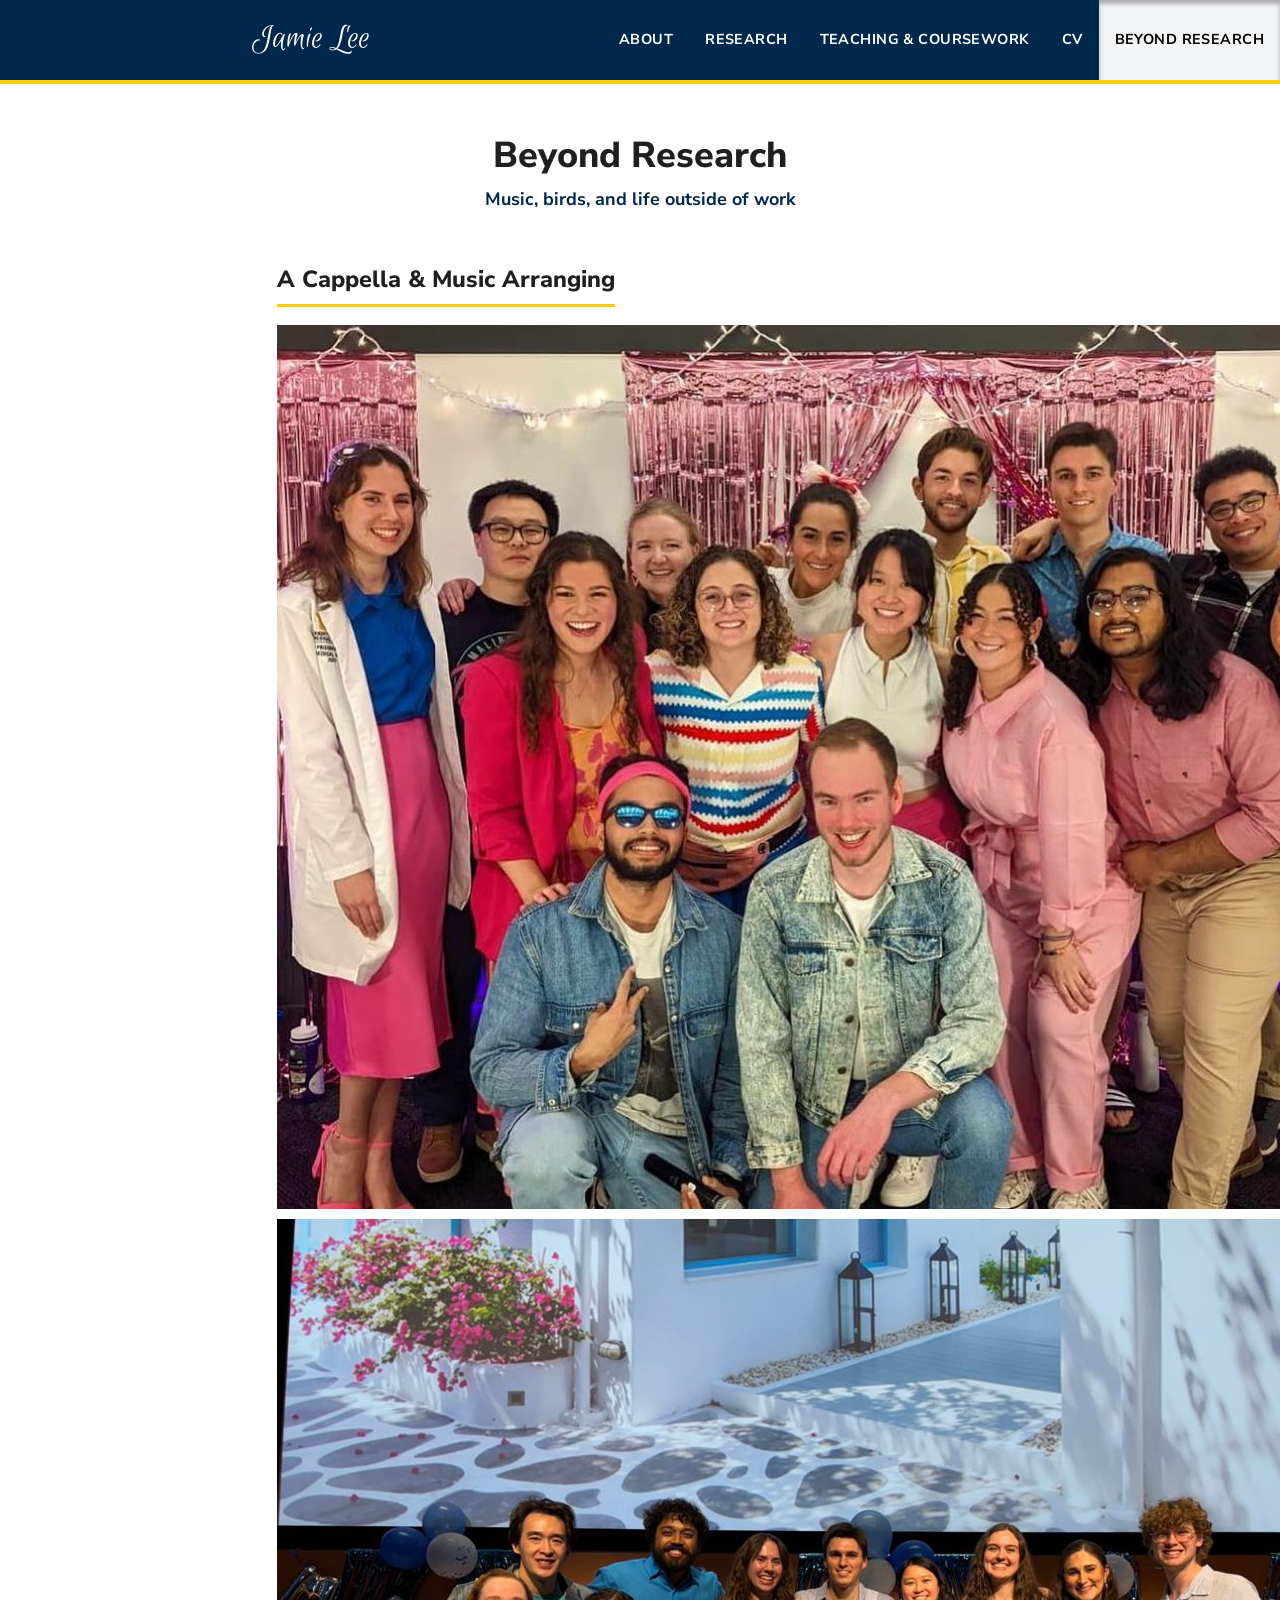
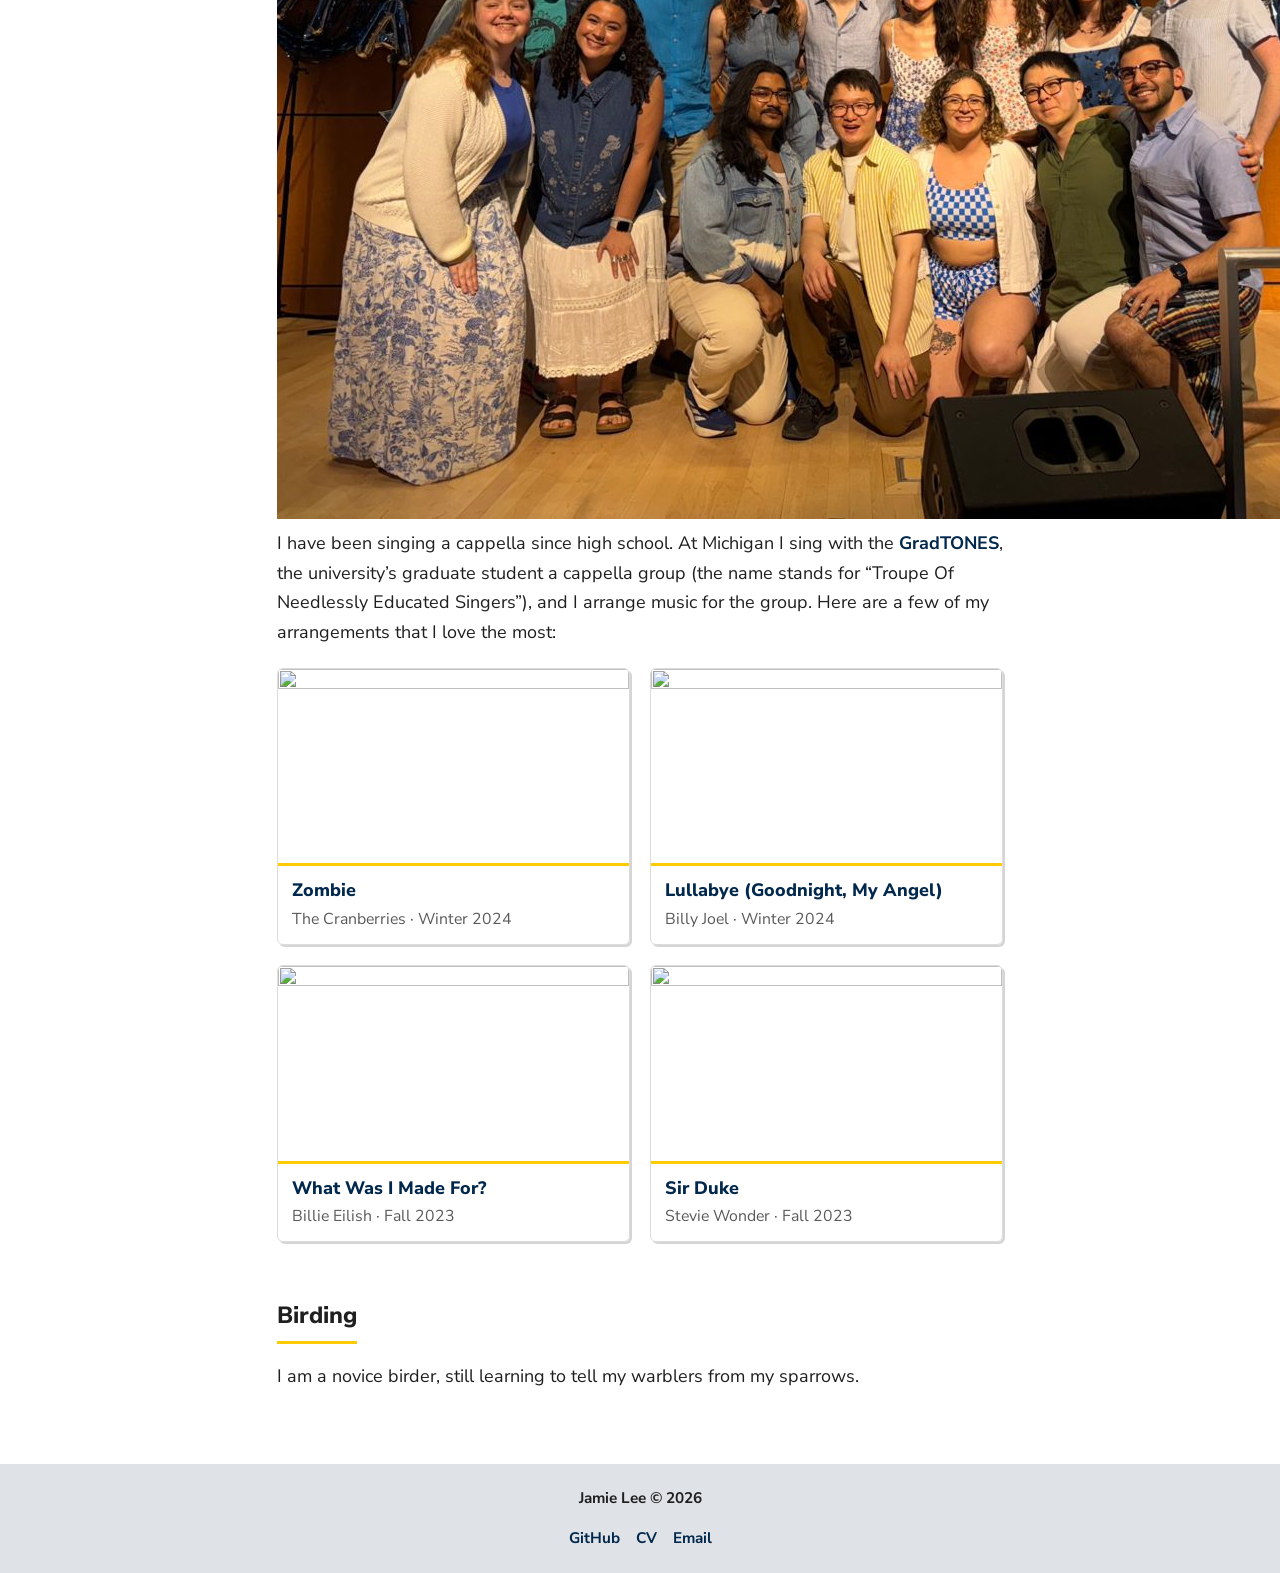
==== commit 7dd85e2f: "Add files via upload" ====
--- a/beyond.html
+++ b/beyond.html
@@ -9,7 +9,7 @@
     <title>Beyond Research | Jamie Lee</title>
     <link rel="preconnect" href="https://fonts.googleapis.com">
     <link rel="stylesheet" href="https://fonts.googleapis.com/css2?family=Nunito+Sans:wght@400;700;800&family=Euphoria+Script&display=swap">
-    <link rel="stylesheet" href="css/style.css?v=3">
+    <link rel="stylesheet" href="css/style.css?v=5">
 </head>
 <body>
     <header>
@@ -31,11 +31,17 @@
 
     <main id="main_content">
         <h1 class="page_title">Beyond Research</h1>
-        <p class="page_subtitle">Music, birds, and life outside the lab</p>
+        <p class="page_subtitle">Music, birds, and life outside of work</p>
 
         <section>
-            <h2>A Cappella &amp; Arranging</h2>
-            <p>I have been singing a cappella since high school. At Michigan I sing with the <a href="https://www.youtube.com/@gradtonesmichigan" target="_blank" rel="noopener">GradTONES</a>, the university&rsquo;s graduate student a cappella group (the name stands for &ldquo;Troupe Of Needlessly Educated Singers&rdquo;), and I arrange music for the group. A few of the arrangements I am proudest of:</p>
+            <h2>A Cappella &amp; Music Arranging</h2>
+
+            <div class="photo_row">
+                <img src="images/gradtones-1.jpg" alt="The GradTONES posing together in pink and denim outfits in front of pink tinsel curtains and string lights" loading="lazy">
+                <img src="images/gradtones-2.jpg" alt="The GradTONES posing on stage in blue and white outfits beneath a projected Greek seaside street scene" loading="lazy">
+            </div>
+
+            <p>I have been singing a cappella since high school. At Michigan I sing with the <a href="https://www.youtube.com/@gradtonesmichigan" target="_blank" rel="noopener">GradTONES</a>, the university&rsquo;s graduate student a cappella group (the name stands for &ldquo;Troupe Of Needlessly Educated Singers&rdquo;), and I arrange music for the group. Here are a few of my arrangements that I love the most:</p>
 
             <div class="videos">
                 <a class="video" href="https://www.youtube.com/watch?v=D8f3nqgF3us" target="_blank" rel="noopener">
@@ -53,22 +59,17 @@
                     <span class="video_title">What Was I Made For?</span>
                     <span class="video_meta">Billie Eilish &middot; Fall 2023</span>
                 </a>
-                <a class="video" href="https://www.youtube.com/watch?v=i3WDF9igTpw&amp;t=1252s" target="_blank" rel="noopener">
-                    <img src="https://i.ytimg.com/vi/i3WDF9igTpw/hqdefault.jpg" alt="" loading="lazy">
-                    <span class="video_title">Oh My God</span>
-                    <span class="video_meta">Adele &middot; Fall 2024</span>
-                </a>
-                <a class="video" href="https://www.youtube.com/watch?v=o-mbO7G68A8&amp;t=905s" target="_blank" rel="noopener">
-                    <img src="https://i.ytimg.com/vi/o-mbO7G68A8/hqdefault.jpg" alt="" loading="lazy">
-                    <span class="video_title">I Got Rhythm</span>
-                    <span class="video_meta">George &amp; Ira Gershwin &middot; Winter 2025</span>
+                <a class="video" href="https://www.youtube.com/watch?v=KNSs4E-v854" target="_blank" rel="noopener">
+                    <img src="https://i.ytimg.com/vi/KNSs4E-v854/hqdefault.jpg" alt="" loading="lazy">
+                    <span class="video_title">Sir Duke</span>
+                    <span class="video_meta">Stevie Wonder &middot; Fall 2023</span>
                 </a>
             </div>
         </section>
 
         <section>
             <h2>Birding</h2>
-            <p>I am a novice birder, still learning to tell my warblers from my sparrows. <span class="todo">[Optional: favorite local spot, a recent sighting, or a link to your eBird or Merlin list.]</span></p>
+            <p>I am a novice birder, still learning to tell my warblers from my sparrows.</p>
         </section>
     </main>
 
--- a/css/style.css
+++ b/css/style.css
@@ -188,17 +188,8 @@
 }
 
 .bio {
-    display: flex;
-    flex-direction: column;
-    align-items: center;
-    gap: 4vh;
-}
-.bio img {
-    width: 70vw;
-    max-width: 260px;
-    padding: 2px;
-    border: 4px solid black;
-    border-radius: 4px;
+    max-width: 72ch;
+    margin: 0 auto;
 }
 
 .button_row {
@@ -324,13 +315,6 @@
         background-color: var(--menu-bg);
         color: black;
     }
-
-    .bio {
-        flex-direction: row;
-        align-items: flex-start;
-        gap: 5vw;
-    }
-    .bio img { flex: 0 0 240px; }
 }
 
 @media (prefers-reduced-motion: reduce) {
@@ -390,3 +374,37 @@
 @media (min-width: 600px) {
     .videos { grid-template-columns: 1fr 1fr; }
 }
+
+/* ---------- About: headshot in the welcome banner ---------- */
+
+.welcome .headshot {
+    display: block;
+    width: 170px;
+    height: 170px;
+    margin: 0 auto 20px;
+    border-radius: 50%;
+    object-fit: cover;
+    object-position: center 30%;
+    border: 4px solid white;
+    box-shadow: 0 0 0 3px var(--maize), 0 4px 12px rgba(0, 0, 0, 0.15);
+}
+
+/* ---------- CV: embedded PDF viewer ---------- */
+
+main:has(.cv_frame) { max-width: 1000px; }
+.cv_buttons { margin: 20px 0 24px; }
+.cv_frame {
+    display: block;
+    width: 100%;
+    height: 85vh;
+    min-height: 600px;
+    border: 1px solid var(--rule);
+    box-shadow: 2px 2px rgba(136, 136, 136, 0.35);
+}
+.cv_fallback { display: none; text-align: center; }
+
+/* Phones mostly can't scroll a PDF inside a page, so show the link instead */
+@media (max-width: 700px) {
+    .cv_frame { display: none; }
+    .cv_fallback { display: block; }
+}
